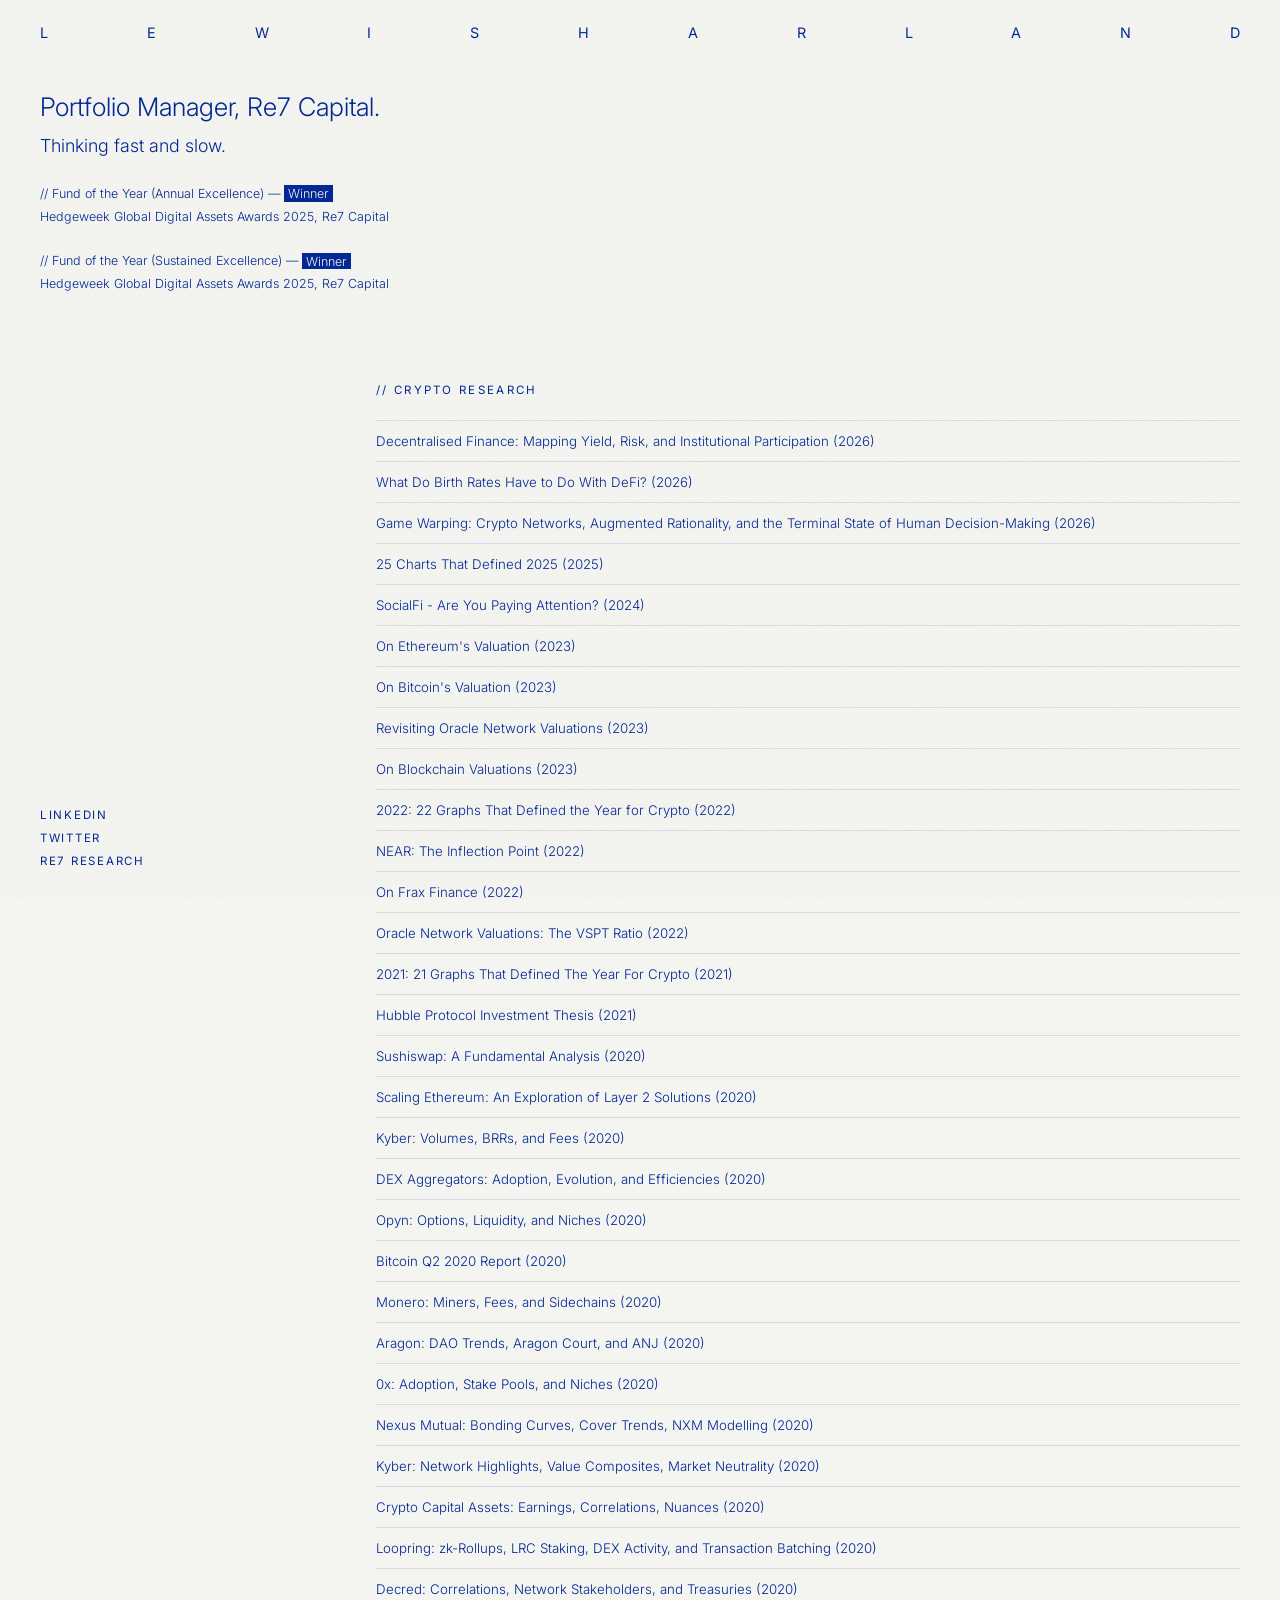
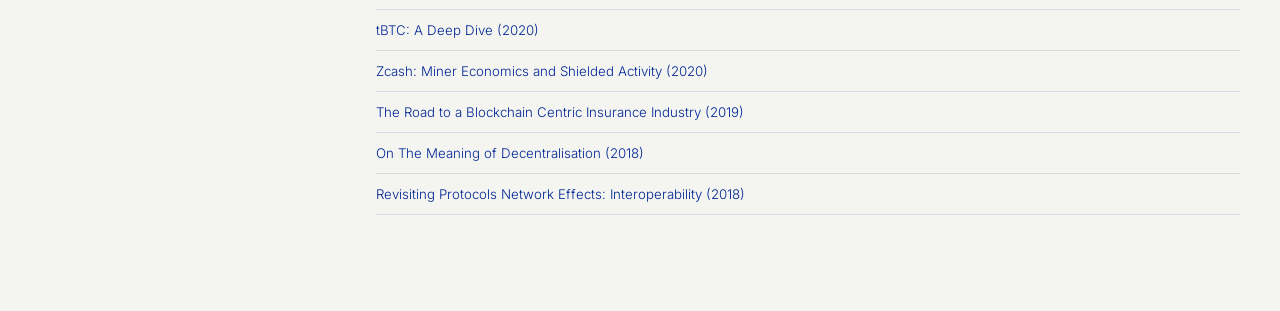
==== index.html @ 8590c57a "Mobile: equal spacing above and below footer links" ====
<!DOCTYPE html>
<html lang="en">
<head>
  <meta charset="UTF-8" />
  <meta name="viewport" content="width=device-width, initial-scale=1.0" />
  <title>Lewis Harland</title>
  <link rel="preconnect" href="https://fonts.googleapis.com" />
  <link rel="preconnect" href="https://fonts.gstatic.com" crossorigin />
  <link href="https://fonts.googleapis.com/css2?family=Inter:wght@300;400&display=swap" rel="stylesheet" />
  <style>
    *, *::before, *::after { box-sizing: border-box; margin: 0; padding: 0; }

    :root {
      --blue: #002695;
      --bg: #f4f4f0;
      --text-sm: 0.72rem;
      --gap: 2.5rem;
    }

    html, body {
      height: 100%;
    }

    ::selection {
      background: var(--blue);
      color: var(--bg);
    }

    body {
      background: var(--bg);
      color: var(--blue);
      font-family: 'Inter', Arial, sans-serif;
      font-weight: 300;
      -webkit-font-smoothing: antialiased;
      overflow-x: hidden;
    }

    /* Noise overlay */
    body::after {
      content: '';
      position: fixed;
      inset: 0;
      pointer-events: none;
      z-index: 9999;
      opacity: 0.035;
      background-image: url("data:image/svg+xml,%3Csvg viewBox='0 0 256 256' xmlns='http://www.w3.org/2000/svg'%3E%3Cfilter id='noise'%3E%3CfeTurbulence type='fractalNoise' baseFrequency='0.9' numOctaves='4' stitchTiles='stitch'/%3E%3C/filter%3E%3Crect width='100%25' height='100%25' filter='url(%23noise)'/%3E%3C/svg%3E");
      background-repeat: repeat;
      background-size: 200px 200px;
    }

    /* Header — name, full bleed */
    header {
      padding: 1.5rem 2.5rem 3rem;
      width: 100%;
    }

    .page {
      min-height: 100vh;
      padding: 0 2.5rem 6rem;
    }

    .name {
      font-size: 0.9rem;
      font-weight: 400;
      text-transform: uppercase;
      color: var(--blue);
      display: flex;
      justify-content: space-between;
      width: 100%;
      letter-spacing: 0;
    }

    /* Main content */
    main {
      display: grid;
      grid-template-columns: 1fr 1fr;
      gap: var(--gap);
      align-content: start;
    }

    .intro {
      grid-column: 1 / -1;
      padding-bottom: 2rem;
    }

    .intro-headline {
      font-size: clamp(1.2rem, 2.5vw, 1.6rem);
      font-weight: 300;
      line-height: 1.4;
      color: var(--blue);
      max-width: 650px;
    }

    .thinking {
      font-size: 70%;
    }

    .intro-sub {
      margin-top: 1.4rem;
      font-size: 0.82rem;
      line-height: 1.65;
      color: var(--blue);
      opacity: 0.75;
      max-width: 420px;
    }

    .awards {
      margin-top: 1.4rem;
      font-size: 0.78rem;
      line-height: 1.8;
      color: var(--blue);
    }

    .winner {
      background: var(--blue);
      color: var(--bg);
      padding: 0.05em 0.35em;
    }

    .winner::selection {
      background: var(--bg);
      color: var(--blue);
    }

    /* Research section */
    .research {
      grid-column: 1 / -1;
      padding-top: 1rem;
      padding-left: 28%;
    }

    .section-label {
      font-size: var(--text-sm);
      font-weight: 400;
      letter-spacing: 0.2em;
      text-transform: uppercase;
      color: var(--blue);
      margin-bottom: 1.4rem;
    }

    .research-list {
      list-style: none;
    }

    .research-list li {
      border-top: 1px solid rgba(0, 38, 149, 0.12);
    }

    .research-list li:last-child {
      border-bottom: 1px solid rgba(0, 38, 149, 0.12);
    }

    .research-list a,
    .research-list span {
      display: block;
      padding: 0.75rem 0;
      font-size: 0.83rem;
      font-weight: 300;
      color: var(--blue);
      text-decoration: none;
      transition: transform 0.2s ease;
      cursor: default;
    }

    .research-list a {
      cursor: pointer;
    }

    .research-list a:hover {
      transform: translateX(8px);
    }

    /* Footer — fixed bottom-left */
    footer {
      position: fixed;
      bottom: 2rem;
      left: 2.5rem;
      display: flex;
      flex-direction: column;
      gap: 0.55rem;
    }

    footer a {
      font-size: var(--text-sm);
      font-weight: 400;
      letter-spacing: 0.15em;
      text-transform: uppercase;
      color: var(--blue);
      text-decoration: none;
      transition: transform 0.2s ease;
    }

    footer a:hover {
      transform: translateX(4px);
    }

    @media (max-width: 768px) {
      .page {
        display: flex;
        flex-direction: column;
      }

      main {
        display: contents;
      }

      .intro {
        order: 1;
        padding-bottom: 0;
      }

      footer {
        position: static;
        order: 2;
        display: flex;
        flex-direction: row;
        flex-wrap: wrap;
        gap: 1.2rem;
        padding: 2rem 0;
      }

      .research {
        order: 3;
        padding-left: 0;
        padding-top: 0;
      }
    }
  </style>
</head>
<body>
  <header>
    <div class="name"><span>L</span><span>E</span><span>W</span><span>I</span><span>S</span><span>H</span><span>A</span><span>R</span><span>L</span><span>A</span><span>N</span><span>D</span></div>
  </header>

  <div class="page">
    <main>
      <div class="intro">
        <h1 class="intro-headline">Portfolio Manager, Re7 Capital.<br><span class="thinking">Thinking fast and slow.</span></h1>
        <div class="awards">
          <p>// Fund of the Year (Annual Excellence) — <span class="winner">Winner</span><br>
          Hedgeweek Global Digital Assets Awards 2025, Re7 Capital</p>
          <br>
          <p>// Fund of the Year (Sustained Excellence) — <span class="winner">Winner</span><br>
          Hedgeweek Global Digital Assets Awards 2025, Re7 Capital</p>
        </div>
      </div>

      <div class="research">
        <div class="section-label">// Crypto Research</div>
        <ul class="research-list">
          <li><a href="https://drive.google.com/file/d/10zDkYblvAUyG5c1I0Ai139YeNeuJVNLo/view?usp=sharing" target="_blank" rel="noopener">Decentralised Finance: Mapping Yield, Risk, and Institutional Participation (2026)</a></li>
          <li><a href="https://drive.google.com/file/d/16aDiaXVAw6Suf1i0bpp85zLt9dr_Dp58/view?usp=sharing" target="_blank" rel="noopener">What Do Birth Rates Have to Do With DeFi? (2026)</a></li>
          <li><a href="https://drive.google.com/file/d/1mfChwVCAfqebTSNF2gFe5lv5Fhsjj225/view?usp=sharing" target="_blank" rel="noopener">Game Warping: Crypto Networks, Augmented Rationality, and the Terminal State of Human Decision-Making (2026)</a></li>
          <li><a href="https://re7research.substack.com/p/25-charts-that-defined-2025" target="_blank" rel="noopener">25 Charts That Defined 2025 (2025)</a></li>
          <li><a href="https://re7research.substack.com/p/socialfi-are-you-paying-attention" target="_blank" rel="noopener">SocialFi - Are You Paying Attention? (2024)</a></li>
          <li><a href="https://rxrreserach.substack.com/p/on-ethereums-valuation" target="_blank" rel="noopener">On Ethereum's Valuation (2023)</a></li>
          <li><a href="https://decentralparkcapital.substack.com/p/on-bitcoins-valuation" target="_blank" rel="noopener">On Bitcoin's Valuation (2023)</a></li>
          <li><a href="https://decentralparkcapital.substack.com/p/revisiting-oracle-network-valuations" target="_blank" rel="noopener">Revisiting Oracle Network Valuations (2023)</a></li>
          <li><a href="https://decentralparkcapital.substack.com/p/on-blockchain-valuations" target="_blank" rel="noopener">On Blockchain Valuations (2023)</a></li>
          <li><a href="https://decentralparkcapital.substack.com/p/2022-22-graphs-that-defined-the-year" target="_blank" rel="noopener">2022: 22 Graphs That Defined the Year for Crypto (2022)</a></li>
          <li><a href="https://decentralparkcapital.substack.com/p/near-the-inflection-point-45e" target="_blank" rel="noopener">NEAR: The Inflection Point (2022)</a></li>
          <li><a href="https://decentralparkcapital.substack.com/p/on-frax-finance" target="_blank" rel="noopener">On Frax Finance (2022)</a></li>
          <li><a href="https://decentralparkcapital.substack.com/p/oracle-network-valuations-the-vspt" target="_blank" rel="noopener">Oracle Network Valuations: The VSPT Ratio (2022)</a></li>
          <li><a href="https://decentralparkcapital.substack.com/p/2021-21-graphs-that-defined-the-year" target="_blank" rel="noopener">2021: 21 Graphs That Defined The Year For Crypto (2021)</a></li>
          <li><a href="https://www.decentralpark.io/research/hubble-protocol-investment-thesis" target="_blank" rel="noopener">Hubble Protocol Investment Thesis (2021)</a></li>
          <li><a href="https://cdn.prod.website-files.com/61338b3eaf0223b4f5c80487/613a6816ffc6ed01b53f499d_DPC%20Sushiswap%20(November%202020).pdf" target="_blank" rel="noopener">Sushiswap: A Fundamental Analysis (2020)</a></li>
          <li><a href="https://www.decentralpark.io/" target="_blank" rel="noopener">Scaling Ethereum: An Exploration of Layer 2 Solutions (2020)</a></li>
          <li><a href="https://formalverification.substack.com/p/in-the-network-kyber-80f" target="_blank" rel="noopener">Kyber: Volumes, BRRs, and Fees (2020)</a></li>
          <li><a href="https://formalverification.substack.com/p/in-the-network-dex-aggregators" target="_blank" rel="noopener">DEX Aggregators: Adoption, Evolution, and Efficiencies (2020)</a></li>
          <li><a href="https://formalverification.substack.com/p/in-the-network-opyn" target="_blank" rel="noopener">Opyn: Options, Liquidity, and Niches (2020)</a></li>
          <li><a href="https://cdn.glassnode.com/reports/formal-verification-in-the-network-bitcoin-q2-2020.pdf" target="_blank" rel="noopener">Bitcoin Q2 2020 Report (2020)</a></li>
          <li><a href="https://formalverification.substack.com/p/in-the-week-monero" target="_blank" rel="noopener">Monero: Miners, Fees, and Sidechains (2020)</a></li>
          <li><a href="https://formalverification.substack.com/p/in-the-network-aragon" target="_blank" rel="noopener">Aragon: DAO Trends, Aragon Court, and ANJ (2020)</a></li>
          <li><a href="https://formalverification.substack.com/p/in-the-network-0x" target="_blank" rel="noopener">0x: Adoption, Stake Pools, and Niches (2020)</a></li>
          <li><a href="https://formalverification.substack.com/p/in-the-network-nexus-mutual" target="_blank" rel="noopener">Nexus Mutual: Bonding Curves, Cover Trends, NXM Modelling (2020)</a></li>
          <li><a href="https://formalverification.substack.com/p/in-the-network-kyber" target="_blank" rel="noopener">Kyber: Network Highlights, Value Composites, Market Neutrality (2020)</a></li>
          <li><a href="https://formalverification.substack.com/p/in-the-week-crypto-capital-assets" target="_blank" rel="noopener">Crypto Capital Assets: Earnings, Correlations, Nuances (2020)</a></li>
          <li><a href="https://formalverification.substack.com/p/in-the-network-loopring" target="_blank" rel="noopener">Loopring: zk-Rollups, LRC Staking, DEX Activity, and Transaction Batching (2020)</a></li>
          <li><a href="https://formalverification.substack.com/p/in-the-network-decred" target="_blank" rel="noopener">Decred: Correlations, Network Stakeholders, and Treasuries (2020)</a></li>
          <li><a href="https://formalverification.substack.com/p/deep-dive-tbtc" target="_blank" rel="noopener">tBTC: A Deep Dive (2020)</a></li>
          <li><a href="https://formalverification.substack.com/p/in-the-network-zcash" target="_blank" rel="noopener">Zcash: Miner Economics and Shielded Activity (2020)</a></li>
          <li><a href="https://medium.com/lets-discuss-crypto/the-road-to-a-blockchain-centric-insurance-industry-87ff2cfad54" target="_blank" rel="noopener">The Road to a Blockchain Centric Insurance Industry (2019)</a></li>
          <li><a href="https://medium.com/lets-discuss-crypto/on-the-meaning-of-decentralisation-ad5f69bf5044" target="_blank" rel="noopener">On The Meaning of Decentralisation (2018)</a></li>
          <li><span>Revisiting Protocols Network Effects: Interoperability (2018)</span></li>
        </ul>
      </div>
    </main>

    <footer>
      <a href="https://www.linkedin.com/in/lewisharland" target="_blank" rel="noopener">LinkedIn</a>
      <a href="https://twitter.com/_lewisharland_" target="_blank" rel="noopener">Twitter</a>
      <a href="https://re7research.substack.com/" target="_blank" rel="noopener">Re7 Research</a>
    </footer>
  </div>
</body>
</html>
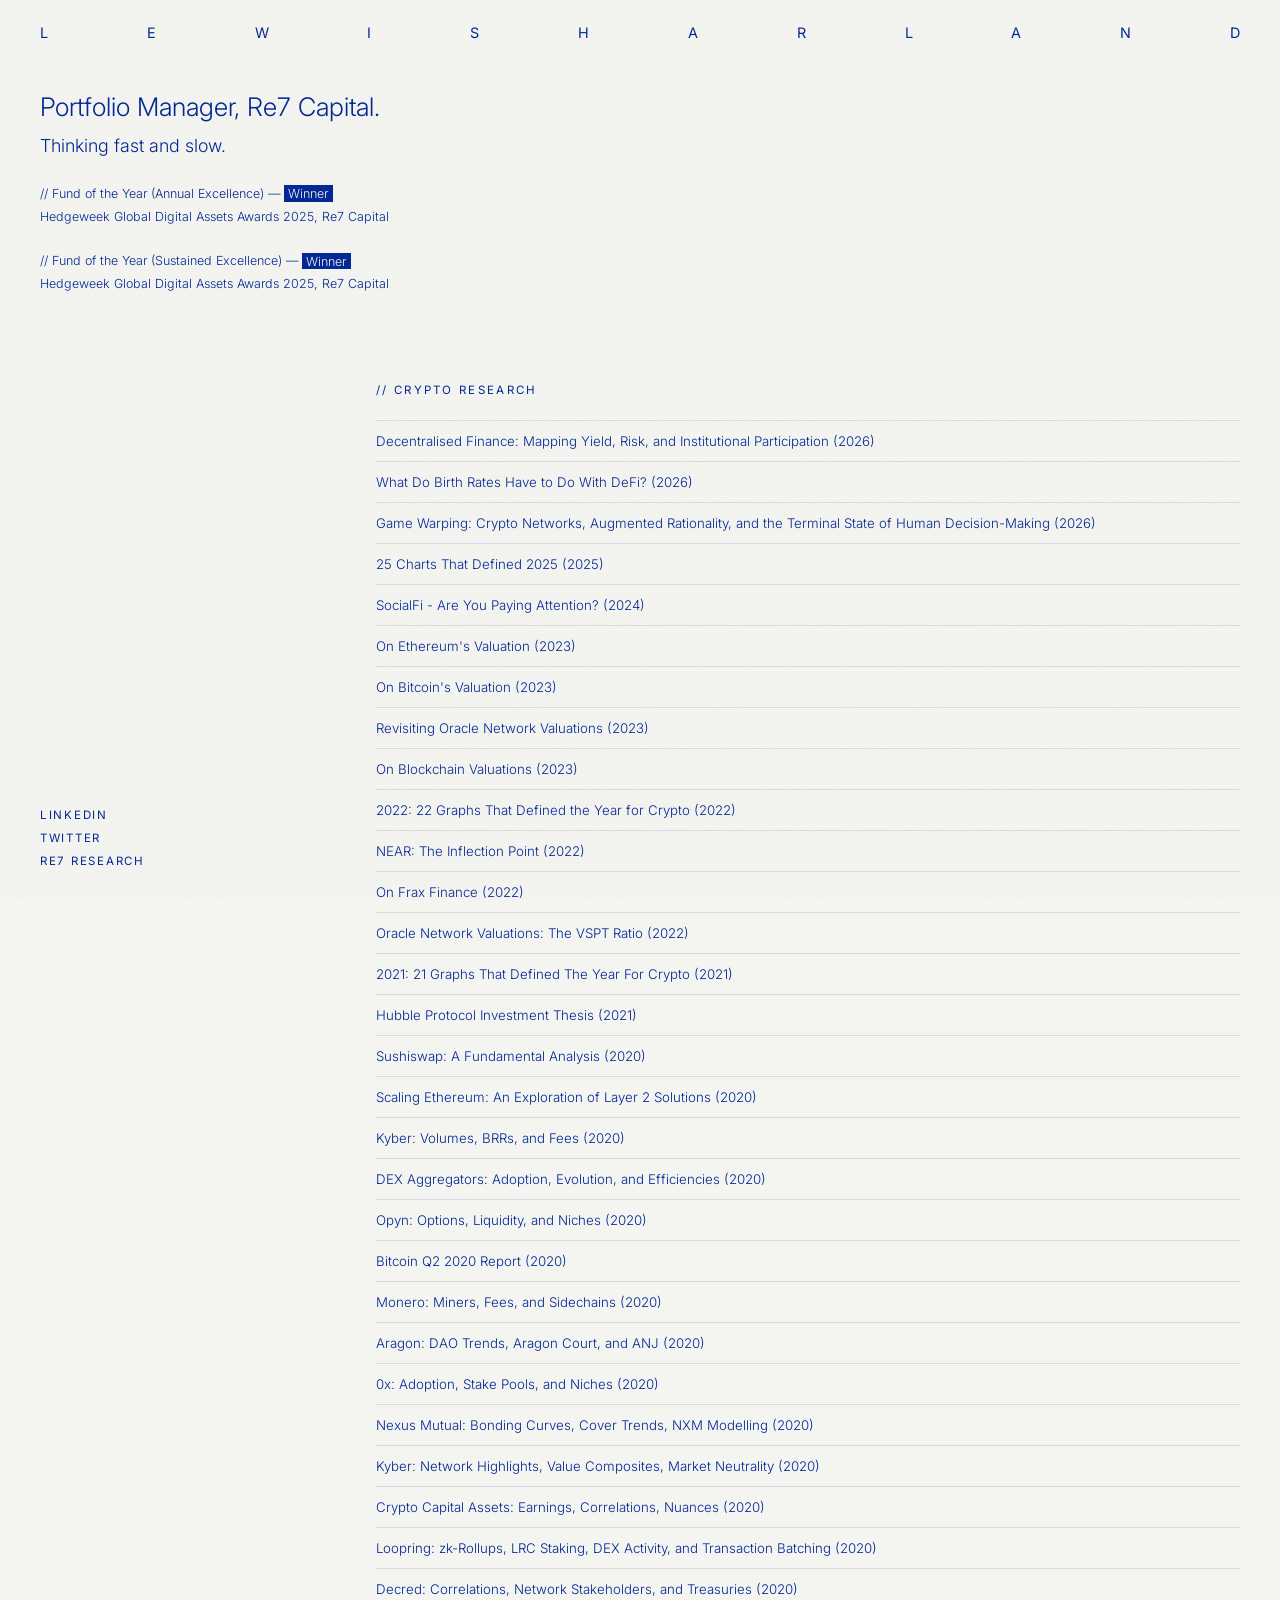
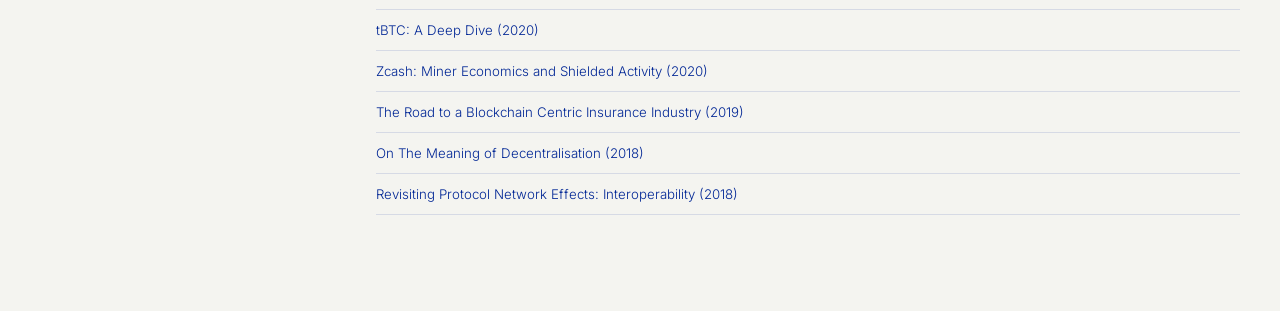
==== commit a3851e34: "Fix typo: Revisiting Protocol Network Effects" ====
--- a/index.html
+++ b/index.html
@@ -4,6 +4,8 @@
   <meta charset="UTF-8" />
   <meta name="viewport" content="width=device-width, initial-scale=1.0" />
   <title>Lewis Harland</title>
+  <link rel="icon" type="image/png" sizes="64x64" href="favicon.png" />
+  <link rel="apple-touch-icon" href="apple-touch-icon.png" />
   <link rel="preconnect" href="https://fonts.googleapis.com" />
   <link rel="preconnect" href="https://fonts.gstatic.com" crossorigin />
   <link href="https://fonts.googleapis.com/css2?family=Inter:wght@300;400&display=swap" rel="stylesheet" />
@@ -216,7 +218,7 @@
         flex-direction: row;
         flex-wrap: wrap;
         gap: 1.2rem;
-        padding: 2rem 0;
+        padding: 3rem 0;
       }
 
       .research {
@@ -259,16 +261,16 @@
           <li><a href="https://decentralparkcapital.substack.com/p/on-blockchain-valuations" target="_blank" rel="noopener">On Blockchain Valuations (2023)</a></li>
           <li><a href="https://decentralparkcapital.substack.com/p/2022-22-graphs-that-defined-the-year" target="_blank" rel="noopener">2022: 22 Graphs That Defined the Year for Crypto (2022)</a></li>
           <li><a href="https://decentralparkcapital.substack.com/p/near-the-inflection-point-45e" target="_blank" rel="noopener">NEAR: The Inflection Point (2022)</a></li>
-          <li><a href="https://decentralparkcapital.substack.com/p/on-frax-finance" target="_blank" rel="noopener">On Frax Finance (2022)</a></li>
-          <li><a href="https://decentralparkcapital.substack.com/p/oracle-network-valuations-the-vspt" target="_blank" rel="noopener">Oracle Network Valuations: The VSPT Ratio (2022)</a></li>
-          <li><a href="https://decentralparkcapital.substack.com/p/2021-21-graphs-that-defined-the-year" target="_blank" rel="noopener">2021: 21 Graphs That Defined The Year For Crypto (2021)</a></li>
+          <li><a href="https://decentralparkcapital.substack.com/p/on-frax-finance-cda" target="_blank" rel="noopener">On Frax Finance (2022)</a></li>
+          <li><a href="https://decentralparkcapital.substack.com/p/oracle-network-valuations-the'vspt-fad" target="_blank" rel="noopener">Oracle Network Valuations: The VSPT Ratio (2022)</a></li>
+          <li><a href="https://decentralparkcapital.substack.com/p/2021-21-graphs-that-defined-the-year-dab" target="_blank" rel="noopener">2021: 21 Graphs That Defined The Year For Crypto (2021)</a></li>
           <li><a href="https://www.decentralpark.io/research/hubble-protocol-investment-thesis" target="_blank" rel="noopener">Hubble Protocol Investment Thesis (2021)</a></li>
-          <li><a href="https://cdn.prod.website-files.com/61338b3eaf0223b4f5c80487/613a6816ffc6ed01b53f499d_DPC%20Sushiswap%20(November%202020).pdf" target="_blank" rel="noopener">Sushiswap: A Fundamental Analysis (2020)</a></li>
-          <li><a href="https://www.decentralpark.io/" target="_blank" rel="noopener">Scaling Ethereum: An Exploration of Layer 2 Solutions (2020)</a></li>
+          <li><a href="https://drive.google.com/file/d/1WEN01H2JZ_5OLYpwdrh7F5DiRzKwJ1_6/view?usp=sharing" target="_blank" rel="noopener">Sushiswap: A Fundamental Analysis (2020)</a></li>
+          <li><a href="https://drive.google.com/file/d/10oE9gKQu_WKFqLH8_EJb-XTdCQwYMJY5/view?usp=sharing" target="_blank" rel="noopener">Scaling Ethereum: An Exploration of Layer 2 Solutions (2020)</a></li>
           <li><a href="https://formalverification.substack.com/p/in-the-network-kyber-80f" target="_blank" rel="noopener">Kyber: Volumes, BRRs, and Fees (2020)</a></li>
           <li><a href="https://formalverification.substack.com/p/in-the-network-dex-aggregators" target="_blank" rel="noopener">DEX Aggregators: Adoption, Evolution, and Efficiencies (2020)</a></li>
           <li><a href="https://formalverification.substack.com/p/in-the-network-opyn" target="_blank" rel="noopener">Opyn: Options, Liquidity, and Niches (2020)</a></li>
-          <li><a href="https://cdn.glassnode.com/reports/formal-verification-in-the-network-bitcoin-q2-2020.pdf" target="_blank" rel="noopener">Bitcoin Q2 2020 Report (2020)</a></li>
+          <li><a href="https://drive.google.com/file/d/15edhxWEnPpBW2CTVVzAesKypDEWztwIE/view?usp=sharing" target="_blank" rel="noopener">Bitcoin Q2 2020 Report (2020)</a></li>
           <li><a href="https://formalverification.substack.com/p/in-the-week-monero" target="_blank" rel="noopener">Monero: Miners, Fees, and Sidechains (2020)</a></li>
           <li><a href="https://formalverification.substack.com/p/in-the-network-aragon" target="_blank" rel="noopener">Aragon: DAO Trends, Aragon Court, and ANJ (2020)</a></li>
           <li><a href="https://formalverification.substack.com/p/in-the-network-0x" target="_blank" rel="noopener">0x: Adoption, Stake Pools, and Niches (2020)</a></li>
@@ -281,7 +283,7 @@
           <li><a href="https://formalverification.substack.com/p/in-the-network-zcash" target="_blank" rel="noopener">Zcash: Miner Economics and Shielded Activity (2020)</a></li>
           <li><a href="https://medium.com/lets-discuss-crypto/the-road-to-a-blockchain-centric-insurance-industry-87ff2cfad54" target="_blank" rel="noopener">The Road to a Blockchain Centric Insurance Industry (2019)</a></li>
           <li><a href="https://medium.com/lets-discuss-crypto/on-the-meaning-of-decentralisation-ad5f69bf5044" target="_blank" rel="noopener">On The Meaning of Decentralisation (2018)</a></li>
-          <li><span>Revisiting Protocols Network Effects: Interoperability (2018)</span></li>
+          <li><a href="https://medium.com/lets-discuss-crypto/revisiting-protocol-network-effects-interoperability-5f26428cd76" target="_blank" rel="noopener">Revisiting Protocol Network Effects: Interoperability (2018)</a></li>
         </ul>
       </div>
     </main>
